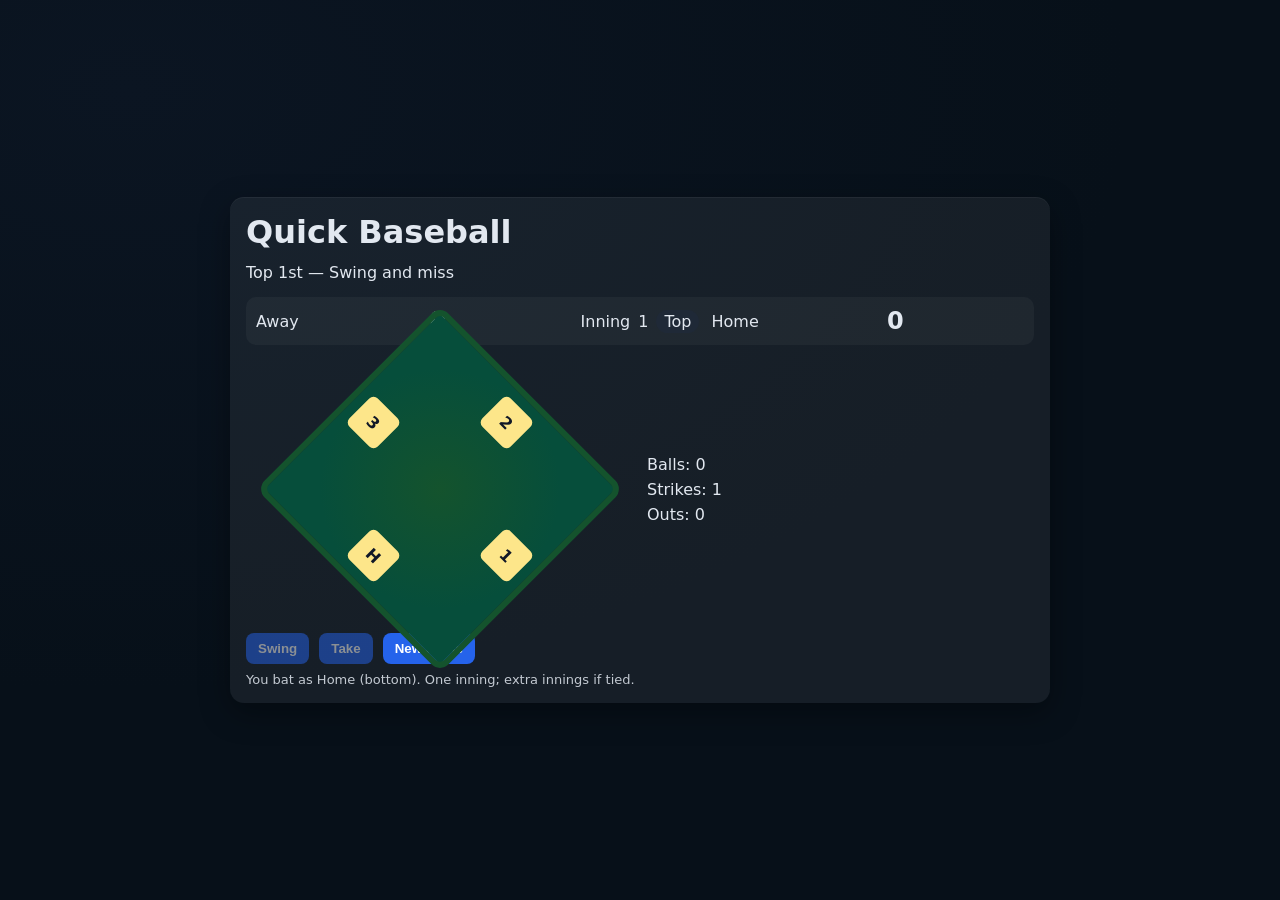
==== chess/baseball.html @ cadbfc5a "Create baseball game with pitch mechanics, scoring, and basic UI Co-authored-by: rafamaraw <rafamara" ====
<!DOCTYPE html>
<html lang="en">
<head>
	<meta charset="UTF-8" />
	<meta name="viewport" content="width=device-width, initial-scale=1" />
	<title>Quick Baseball</title>
	<link rel="stylesheet" href="baseball.css" />
</head>
<body>
	<div class="app">
		<h1>Quick Baseball</h1>
		<div id="status" class="status" aria-live="polite"></div>
		<div class="scoreboard">
			<div class="team">
				<span class="label">Away</span>
				<span id="scoreAway" class="score">0</span>
			</div>
			<div class="inning">
				<span>Inning</span>
				<span id="inning">1</span>
				<span id="half" class="half">Top</span>
			</div>
			<div class="team">
				<span class="label">Home</span>
				<span id="scoreHome" class="score">0</span>
			</div>
		</div>
		<div class="field">
			<div class="diamond">
				<div id="base2" class="base">2</div>
				<div id="base1" class="base">1</div>
				<div id="base3" class="base">3</div>
				<div class="home">H</div>
			</div>
			<div class="counts">
				<div>Balls: <span id="balls">0</span></div>
				<div>Strikes: <span id="strikes">0</span></div>
				<div>Outs: <span id="outs">0</span></div>
			</div>
		</div>
		<div class="controls">
			<button id="btnSwing" type="button">Swing</button>
			<button id="btnTake" type="button">Take</button>
			<button id="btnNew" type="button">New Game</button>
		</div>
		<div class="legend">You bat as Home (bottom). One inning; extra innings if tied.</div>
	</div>
	<script src="baseball.js"></script>
</body>
</html>
---- chess/baseball.css ----
:root {
	--color-bg: #071019;
	--color-panel: rgba(255,255,255,0.06);
	--color-text: #e2e8f0;
	--accent: #10b981;
	--danger: #ef4444;
}

* { box-sizing: border-box; }

body {
	margin: 0;
	font-family: system-ui, -apple-system, Segoe UI, Roboto, Ubuntu, Cantarell, "Helvetica Neue", Arial;
	background: radial-gradient(1000px 600px at 10% 10%, #0b1522, var(--color-bg));
	color: var(--color-text);
	min-height: 100vh;
	display: grid;
	place-items: center;
}

.app {
	width: min(calc(100vw - 32px), 820px);
	padding: 16px;
	border-radius: 14px;
	background: var(--color-panel);
	box-shadow: 0 10px 30px rgba(0,0,0,0.35), inset 0 1px 0 rgba(255,255,255,0.05);
}

h1 { margin: 0 0 12px; }
.status { min-height: 24px; margin-bottom: 10px; }

.scoreboard {
	display: grid;
	grid-template-columns: 1fr auto 1fr;
	align-items: center;
	gap: 12px;
	padding: 10px;
	border-radius: 10px;
	background: rgba(255,255,255,0.04);
}
.scoreboard .team { display: grid; grid-template-columns: auto auto; gap: 8px; align-items: center; }
.score { font-size: 24px; font-weight: 700; }
.inning { display: flex; align-items: center; gap: 8px; }
.half { padding: 2px 8px; border-radius: 999px; background: #1f2937; }

.field {
	display: grid;
	grid-template-columns: 1fr 1fr;
	gap: 14px;
	margin-top: 14px;
	align-items: center;
}

.diamond {
	width: 260px;
	height: 260px;
	margin: 0 auto;
	border: 6px solid #14532d;
	background: radial-gradient(120px 120px at center, #14532d, #064e3b);
	border-radius: 12px;
	position: relative;
	transform: rotate(45deg);
}

.base, .home {
	width: 40px; height: 40px; border-radius: 6px; background: #fde68a; color: #111827;
	display: grid; place-items: center; font-weight: 800;
	position: absolute;
}

.home { bottom: 10px; left: calc(50% - 20px); }
#base1 { right: 10px; top: calc(50% - 20px); }
#base2 { top: 10px; left: calc(50% - 20px); }
#base3 { left: 10px; top: calc(50% - 20px); }

.occupied { outline: 4px solid var(--accent); outline-offset: -4px; }

.counts { display: grid; gap: 6px; }

.controls { display: flex; gap: 10px; margin-top: 14px; }
button { background: #2563eb; border: none; color: white; padding: 8px 12px; border-radius: 8px; font-weight: 600; cursor: pointer; }
button:hover { background: #1d4ed8; }
button:disabled { opacity: 0.5; cursor: default; }

.legend { opacity: 0.85; font-size: 13px; margin-top: 8px; }

@media (max-width: 640px) {
	.diamond { width: 210px; height: 210px; }
	.base, .home { width: 34px; height: 34px; }
}
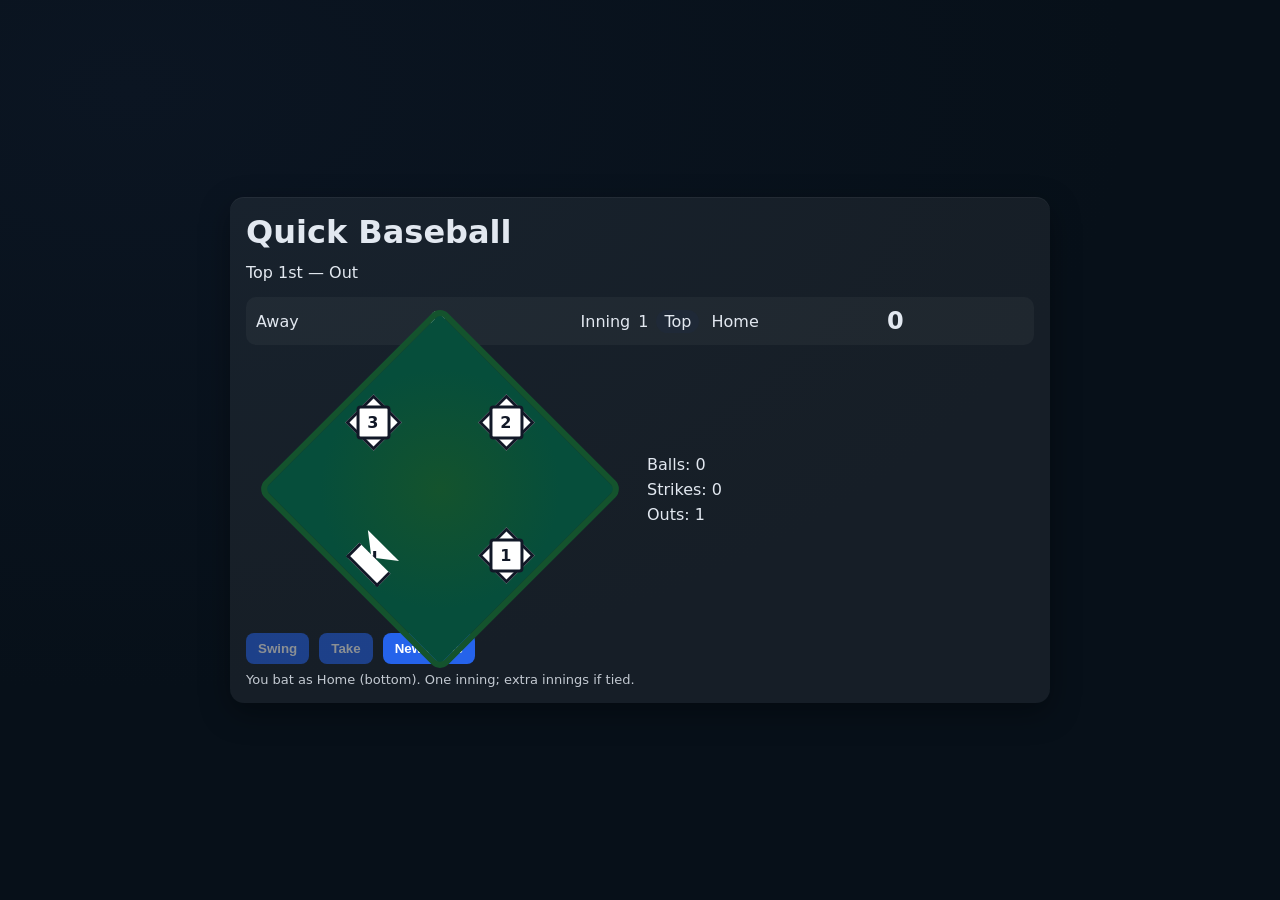
==== commit 8994f492: "Refactor base and home styling with improved visual design and positioning Co-authored-by: rafamaraw" ====
--- a/chess/baseball.html
+++ b/chess/baseball.html
@@ -27,10 +27,10 @@
 		</div>
 		<div class="field">
 			<div class="diamond">
-				<div id="base2" class="base">2</div>
-				<div id="base1" class="base">1</div>
-				<div id="base3" class="base">3</div>
-				<div class="home">H</div>
+				<div id="base2" class="base"><span class="label">2</span></div>
+				<div id="base1" class="base"><span class="label">1</span></div>
+				<div id="base3" class="base"><span class="label">3</span></div>
+				<div class="home"><span class="label">H</span></div>
 			</div>
 			<div class="counts">
 				<div>Balls: <span id="balls">0</span></div>
--- a/chess/baseball.css
+++ b/chess/baseball.css
@@ -62,18 +62,24 @@
 	transform: rotate(45deg);
 }
 
-.base, .home {
-	width: 40px; height: 40px; border-radius: 6px; background: #fde68a; color: #111827;
-	display: grid; place-items: center; font-weight: 800;
-	position: absolute;
-}
+.base, .home { position: absolute; display: grid; place-items: center; }
+.base { width: 40px; height: 40px; background: #fff; border: 3px solid #111827; }
+.base::before { content: ""; position: absolute; inset: 0; transform: rotate(45deg); border-radius: 4px; background: #fff; border: 3px solid #111827; }
+.base .label { position: relative; transform: rotate(-45deg); font-weight: 800; color: #111827; }
+.home { width: 44px; height: 34px; background: transparent; }
+.home::before { content: ""; position: absolute; width: 0; height: 0; border-style: solid; border-width: 17px 22px 0 22px; border-color: #fff transparent transparent transparent; top: 0; }
+.home::after { content: ""; position: absolute; width: 38px; height: 16px; background: #fff; bottom: 0; left: 3px; border: 3px solid #111827; border-top: none; }
+.home .label { position: relative; transform: rotate(-45deg); font-weight: 800; color: #111827; }
 
-.home { bottom: 10px; left: calc(50% - 20px); }
+.home { bottom: 10px; left: calc(50% - 22px); }
 #base1 { right: 10px; top: calc(50% - 20px); }
 #base2 { top: 10px; left: calc(50% - 20px); }
 #base3 { left: 10px; top: calc(50% - 20px); }
 
-.occupied { outline: 4px solid var(--accent); outline-offset: -4px; }
+.occupied::after { content: ""; position: absolute; width: 20px; height: 20px; background: var(--accent); border-radius: 50%; box-shadow: 0 0 0 3px rgba(16,185,129,0.3); }
+#base1.occupied::after { right: -10px; top: 10px; }
+#base2.occupied::after { top: -10px; left: 10px; }
+#base3.occupied::after { left: -10px; top: 10px; }
 
 .counts { display: grid; gap: 6px; }
 
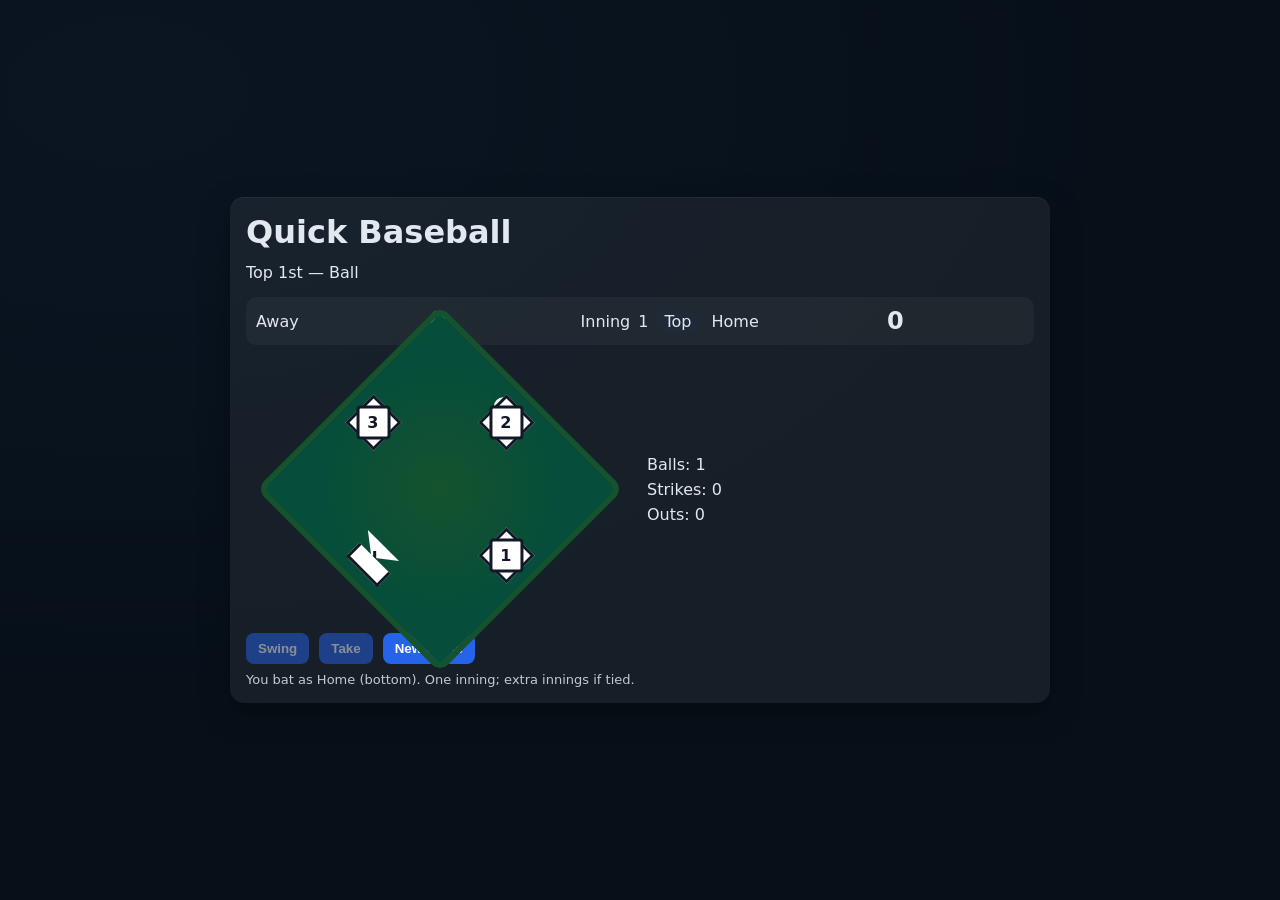
==== commit 0c775ddd: "Add baseball pitch ball animation with strike/ball trajectory Co-authored-by: rafamaraw <rafamaraw@g" ====
--- a/chess/baseball.html
+++ b/chess/baseball.html
@@ -27,6 +27,7 @@
 		</div>
 		<div class="field">
 			<div class="diamond">
+				<div id="ball" class="ball" aria-hidden="true"></div>
 				<div id="base2" class="base"><span class="label">2</span></div>
 				<div id="base1" class="base"><span class="label">1</span></div>
 				<div id="base3" class="base"><span class="label">3</span></div>
--- a/chess/baseball.css
+++ b/chess/baseball.css
@@ -62,6 +62,18 @@
 	transform: rotate(45deg);
 }
 
+.ball {
+	position: absolute;
+	width: 18px; height: 18px; border-radius: 50%;
+	background: radial-gradient(circle at 35% 35%, #ffffff, #f1f5f9);
+	box-shadow: 0 2px 6px rgba(0,0,0,0.35);
+	left: calc(50% - 9px);
+	top: calc(100% - 48px);
+	transform: rotate(-45deg);
+	opacity: 0.95;
+	transition: left 0.45s ease, top 0.45s ease, opacity 0.3s ease;
+}
+
 .base, .home { position: absolute; display: grid; place-items: center; }
 .base { width: 40px; height: 40px; background: #fff; border: 3px solid #111827; }
 .base::before { content: ""; position: absolute; inset: 0; transform: rotate(45deg); border-radius: 4px; background: #fff; border: 3px solid #111827; }
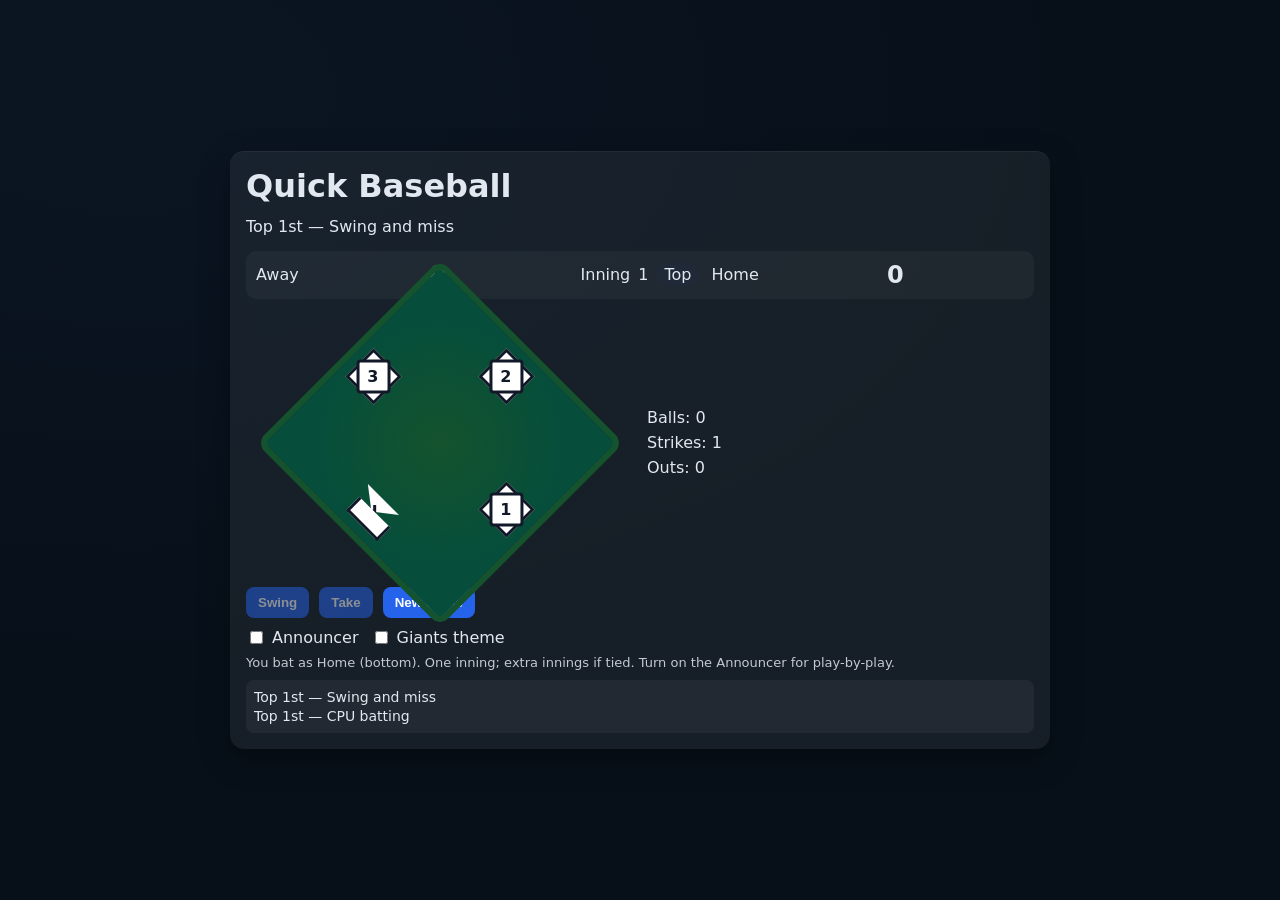
==== commit 94901a94: "Add announcer, Giants mode, and play-by-play features Co-authored-by: rafamaraw <rafamaraw@gmail.com" ====
--- a/chess/baseball.html
+++ b/chess/baseball.html
@@ -7,12 +7,12 @@
 	<link rel="stylesheet" href="baseball.css" />
 </head>
 <body>
-	<div class="app">
+	<div class="app" id="app">
 		<h1>Quick Baseball</h1>
 		<div id="status" class="status" aria-live="polite"></div>
 		<div class="scoreboard">
 			<div class="team">
-				<span class="label">Away</span>
+				<span class="label" id="teamAwayName">Away</span>
 				<span id="scoreAway" class="score">0</span>
 			</div>
 			<div class="inning">
@@ -21,7 +21,7 @@
 				<span id="half" class="half">Top</span>
 			</div>
 			<div class="team">
-				<span class="label">Home</span>
+				<span class="label" id="teamHomeName">Home</span>
 				<span id="scoreHome" class="score">0</span>
 			</div>
 		</div>
@@ -44,7 +44,12 @@
 			<button id="btnTake" type="button">Take</button>
 			<button id="btnNew" type="button">New Game</button>
 		</div>
-		<div class="legend">You bat as Home (bottom). One inning; extra innings if tied.</div>
+		<div class="options">
+			<label class="toggle"><input id="announcerToggle" type="checkbox" /> <span>Announcer</span></label>
+			<label class="toggle"><input id="giantsMode" type="checkbox" /> <span>Giants theme</span></label>
+		</div>
+		<div class="legend">You bat as Home (bottom). One inning; extra innings if tied. Turn on the Announcer for play-by-play.</div>
+		<div class="pbp" id="playByPlay" aria-live="polite" aria-label="Play by play"></div>
 	</div>
 	<script src="baseball.js"></script>
 </body>
--- a/chess/baseball.css
+++ b/chess/baseball.css
@@ -100,7 +100,10 @@
 button:hover { background: #1d4ed8; }
 button:disabled { opacity: 0.5; cursor: default; }
 
+.options { display: flex; gap: 12px; align-items: center; margin-top: 10px; }
+.toggle { display: inline-flex; gap: 6px; align-items: center; }
 .legend { opacity: 0.85; font-size: 13px; margin-top: 8px; }
+.pbp { margin-top: 10px; max-height: 150px; overflow: auto; background: rgba(255,255,255,0.05); padding: 8px; border-radius: 8px; font-size: 14px; line-height: 1.35; }
 
 @media (max-width: 640px) {
 	.diamond { width: 210px; height: 210px; }
